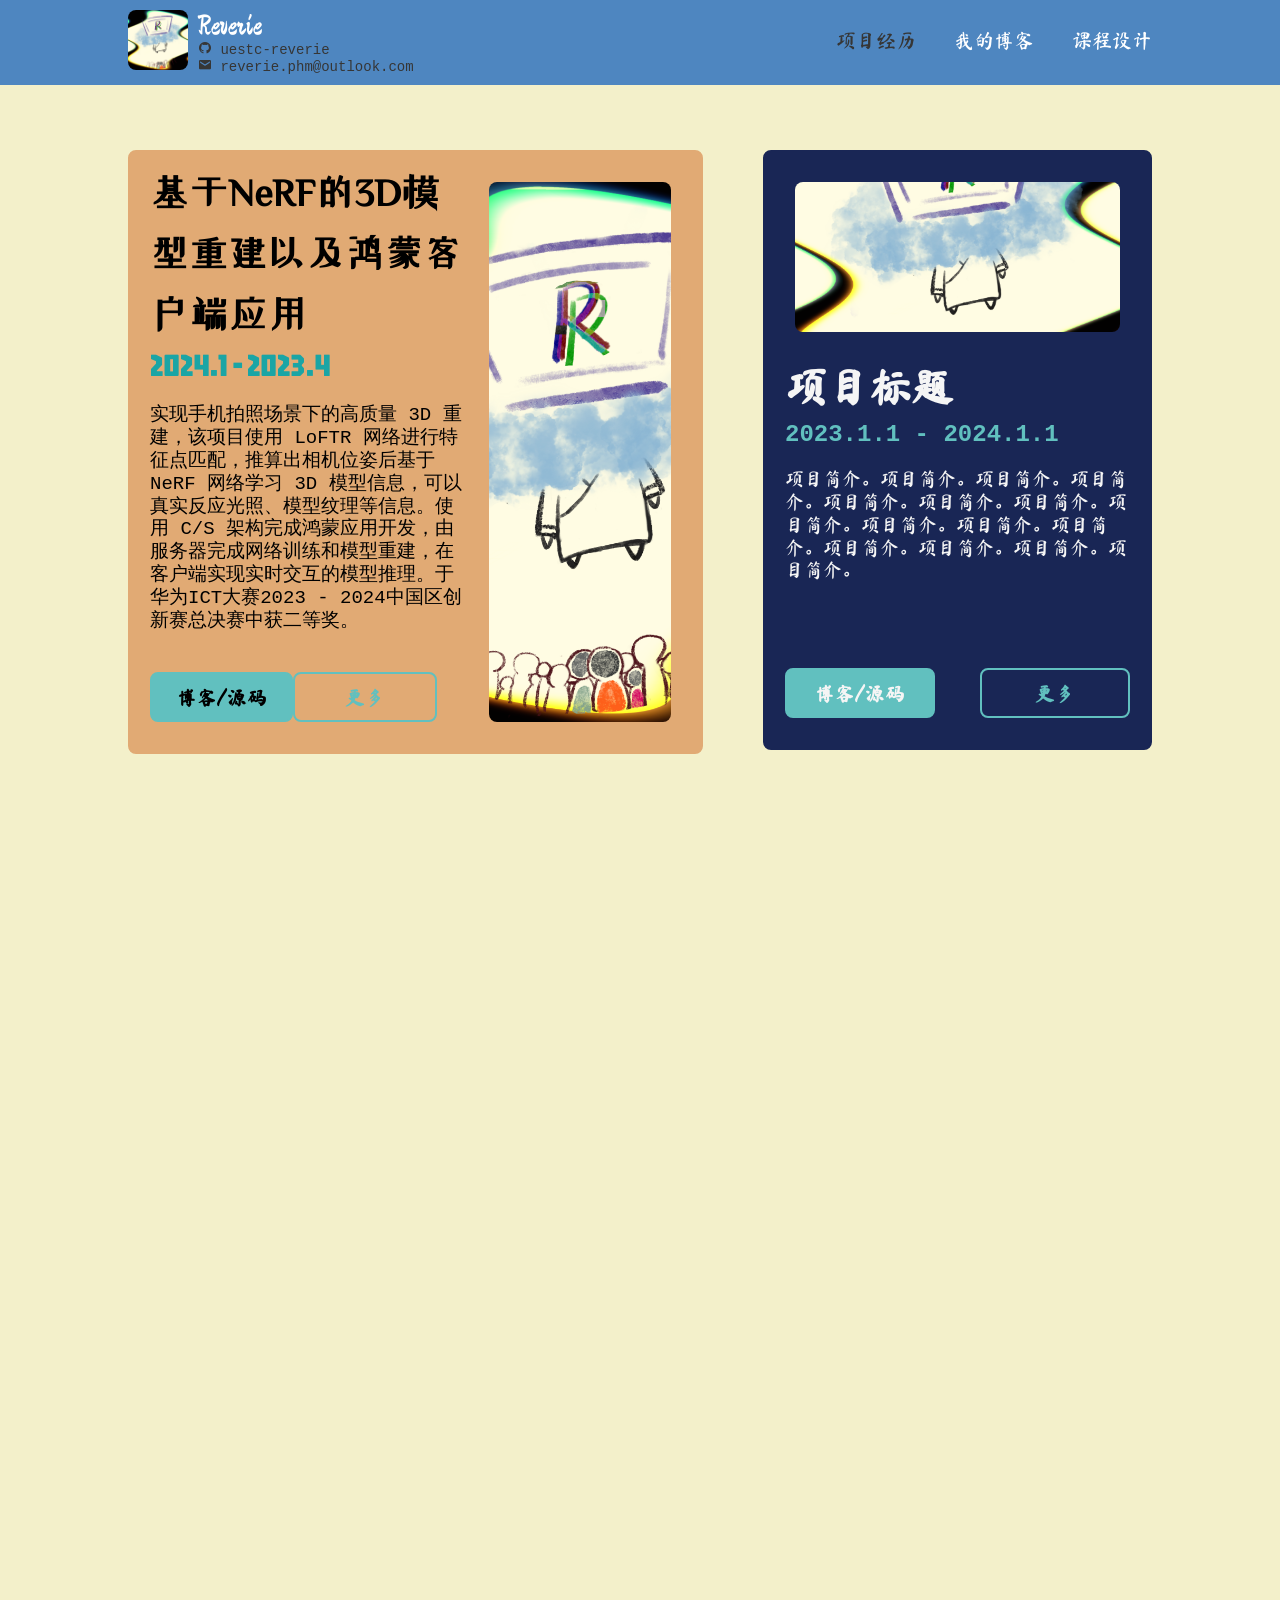
==== index.html @ 52aa2e1d "修改标题" ====
<!DOCTYPE html>
<html>

<head>
    <meta charset="UTF-8">
    <meta http-equiv="X-UA-Compatible" content="IE=edge">
    <meta name="viewport" content="width=device-width, initial-scale=1, minimum-scale=1">
    <title>Reverie的个人网页</title>
    <link rel="icon" type="image/png" href="src/img/logo.png">
    <link rel="stylesheet" href="style-main.css">
    <link rel="stylesheet" href="style-box0.css">
    <link rel="stylesheet" href="style-box1.css">
    <link rel="stylesheet" href="style-box2.css">
    <link href='https://unpkg.com/boxicons@2.1.4/css/boxicons.min.css' rel='stylesheet'>
</head>

<body>
    <header class="header">
        <div class="logobox">
            <a href=""><img src="src/img/logo.png" class="logo"></a>
            <div class="hrefbar">
                <a href="https://uestc-reverie.github.io" class="logo-text">Reverie</a>
                <a href="https://github.com/UESTC-REVERIE" class="href" onclick="copyToClipboard(this)"><i class='bx bxl-github'></i> uestc-reverie</a>
                <a href="" class="href" onclick="copyToClipboard(this)"><i class='bx bxs-envelope'></i> reverie.phm@outlook.com</a>
            </div>
        </div>
        
        

        <nav class="navbar">
            <a href="" class="active">项目经历</a>
            <a href="">我的博客</a>
            <a href="">课程设计</a>
        </nav>
    </header>

    <section class="boxes">
        <div class="box0">
            <div class="content">
                <h1>基于NeRF的3D模型重建以及鸿蒙客户端应用</h1>
                <h3>2024.1 - 2023.4</h3>
                <p>实现手机拍照场景下的高质量 3D 重建，该项目使用 LoFTR 网络进行特征点匹配，推算出相机位姿后基于 NeRF 网络学习 3D 模型信息，可以真实反应光照、模型纹理等信息。使用 C/S 架构完成鸿蒙应用开发，由服务器完成网络训练和模型重建，在客户端实现实时交互的模型推理。于华为ICT大赛2023 - 2024中国区创新赛总决赛中获二等奖。</p>
                <div class="btn-box">
                    <a href="#">博客/源码</a>
                    <a href="#">更多</a>
                </div>
            </div>
            
            <div class="image-content">
                <img src="src/img/logo.png" class="image">
            </div>
        </div>

        <div class="box1">
            <div class="image-content">
                <img src="src/img/logo.png" class="image">
            </div>

            <div class="content">
                <h1>项目标题</h1>
                <h3>2023.1.1 - 2024.1.1</h3>
                <p>项目简介。项目简介。项目简介。项目简介。项目简介。项目简介。项目简介。项目简介。项目简介。项目简介。项目简介。项目简介。项目简介。项目简介。项目简介。</p>
            </div>
            
            <div class="btn-box">
                <a href="#">博客/源码</a>
                <a href="#">更多</a>
            </div>
        </div>


        <!-- <div class="box2">
            <div class="content">
                <h1>项目标题</h1>
                <h3>2023.1.1 - 2024.1.1</h3>
                <p>项目简介。</p>
                <div class="btn-box">
                    <a href="#">博客/源码</a>
                    <a href="#">更多</a>
                </div>
            </div>
            
            <div class="image-content">
                <img src="src/img/logo.png" class="image">
            </div>
        </div> -->
    </section>
    <script src = "src/js/main.js"></script>
</body>

</html>
---- style-main.css ----
@import url('https://fonts.googleapis.com/css2?family=Ma+Shan+Zheng&display=swap');
@import url('https://fonts.googleapis.com/css2?family=Ma+Shan+Zheng&family=Ubuntu+Sans+Mono:ital,wght@0,400..700;1,400..700&display=swap');
@import url('https://fonts.googleapis.com/css2?family=Jaro:opsz@6..72&family=Ma+Shan+Zheng&family=Poetsen+One&family=Ubuntu+Sans+Mono:ital,wght@0,400..700;1,400..700&family=ZCOOL+QingKe+HuangYou&family=ZCOOL+XiaoWei&display=swap');
@import url('https://fonts.googleapis.com/css2?family=Ma+Shan+Zheng&family=Ubuntu+Sans+Mono:ital,wght@0,400..700;1,400..700&family=ZCOOL+QingKe+HuangYou&family=ZCOOL+XiaoWei&display=swap');
:root {
    --header-color: #3877bfe1;
    --background-color: #F3F0CA;
    --font-primary-color: #61C0BF;
}
/*  #E74C3C
    #3498DB
    #F1C40F
    #9B59B6 */
* {
    margin: 0;
    padding: 0;
    box-sizing: border-box;
    font-family: "Ma Shan Zheng", cursive;
}

body {
    background: var(--background-color);
}

body::-webkit-scrollbar {
    display: none;
}

.header{
    position: fixed;
    top: 0%;
    left: 0%;
    width: 100%;
    padding: 10px 10%;
    background: var(--header-color);
    display: flex;
    justify-content: space-between;
    z-index: 100;
}
.logobox {
    display: flex;
    flex-direction: row;
}
.hrefbar {
    display: flex;
    flex-direction: column;
    justify-content: end;
}

.logobox * {
    font-family:'Franklin Gothic Medium', 'Arial Narrow', Arial, sans-serif;
    text-decoration: none;
    color: #363636;
    font-size: 14px;
    font-family: "Ubuntu Sans Mono", monospace;
}
.logo-text {
    color: #ffffff;
    font-size: 28px;
    font-family: "Ma Shan Zheng", cursive;
    line-height: 1.1;
}

.logo {
    height: 60px;
    border-radius: 8px;
    margin-right: 10px;
}

.logo::before {
    content: '';
    position: absolute;
    top: 0;
    right: 0;
    width: 100%;
    height: 100%;
    /* background: var(--header-color); */
    /* animation: showRight 1s ease forwards;
    animation-delay: .4s; */
}
.navbar {
    padding: 20px 0 0;
}
.navbar a {
    font-size: 20px;
    color: #ffffff;
    font-weight: 500;
    margin-left: 35px;
    text-decoration: none;
    transition: .3s;
}

.navbar a:hover,
.navbar a.active{
    color: #363636;
}

.boxes {
    height: 200vh;
    display: flex;
    justify-content: space-between;
    align-items: start;
    padding: 150px 10%;
}


@keyframes showRight {
    100%{
        width: 0;
    }
}
---- style-box0.css ----
* {
    margin: 0;
    padding: 0;
    box-sizing: border-box;
    font-family: "Ma Shan Zheng", cursive;
}

.box0 {
    display: flex;
    flex-direction: row;
    align-items: stretch;
    background: #E1AA74;
    width: 700px;
    border: 2px solid #E1AA74;
    border-radius: 8px;
    padding: 10px 20px;
    margin-right: 60px;
}

.box0 .content {
    /* flex: 1; */
    width: 60%;
}

.box0 .content h1 {
    font-family: "ZCOOL XiaoWei", sans-serif;
    font-size: 38px;
    font-weight: 700;
    line-height: 1.6;
}

.box0 .content h3 {
    font-family: "Jaro", sans-serif;
    font-size: 32px;
    font-weight: 700;
    color: #1aa5a5;
}

.box0 .content p {
    font-family: 'Courier New', Courier, monospace;
    font-size: 19px;
    margin: 20px 0 40px;
    line-height: 1.2;
}

.box0 .content .btn-box {
    display: flex;
    justify-content: space-between;
    width: 90%;
    height: 50px;
    background: #E1AA74;
    margin-bottom: 20px;

}

.box0 .image-content {
    display: flex;
    flex: 1;
    padding: 20px 10px 20px 20px;
    justify-content: center;
}
.box0 .image {
    width: 100%;
    min-width: 100px;
    object-fit: cover;
    border-radius: 8px;
}
.box0 .btn-box a {
    position: relative;
    display: inline-flex;
    justify-content: center;
    align-items: center;
    width: 150px;
    height: 100%;
    background: var(--font-primary-color);
    border: 2px solid var(--font-primary-color);
    border-radius: 8px;
    font-size: 19px;
    color: black;
    text-decoration: none;
    font-weight: 600;
    letter-spacing: 1px;
    z-index: 1;
    overflow: hidden;
}

.box0 .btn-box a:nth-child(2) {
    background: transparent;
    color: var(--font-primary-color);
}

.box0 .btn-box a:nth-child(2):hover {
    color: black;
}

.box0 .btn-box a:nth-child(2)::before {
    background: var(--font-primary-color);
}


.box0 .btn-box a:hover {
    color: var(--font-primary-color);
}

.box0 .btn-box a:hover::before {
    width: 100%;
}

.box0 .btn-box a::before {
    content: '';
    position: absolute;
    top: 0;
    left: 0;
    width: 0;
    height: 100%;
    background: #E1AA74;
    z-index: -1;
    transition: .5s;
}
---- style-box1.css ----
* {
    margin: 0;
    padding: 0;
    box-sizing: border-box;
    font-family: "Ma Shan Zheng", cursive;
}

.box1 {
    display: flex;
    flex-direction: column;
    background: #192655;
    width: 400px;
    height: 600px;
    border: 2px solid #192655;
    border-radius: 8px;
    padding: 10px 20px;
}
.box1 .content {
    flex: 1;
}

.box1 .content h1 {
    color: whitesmoke;
    font-size: 42px;
    font-weight: 700;
    line-height: 1.6;
}

.box1 .content h3 {
    font-family: 'Courier New', Courier, monospace;
    font-size: 24px;
    font-weight: 700;
    color: var(--font-primary-color);
}

.box1 .content p {
    /* border: 2px solid greenyellow; */
    color: whitesmoke;
    font-size: 19px;
    margin: 20px 0 40px;
    line-height: 1.2;
}

.box1 .btn-box {
    display: flex;
    justify-content: space-between;
    width: 345px;
    height: 50px;
    background: #192655;
    margin-bottom: 20px;
    /* border: 2px solid greenyellow; */
}

.box1 .image-content {
    width: 100%;
    padding: 20px 10px;
    justify-content: center;
}
.box1 .image {
    height: 150px;
    width: 100%;
    object-fit: cover;
    object-position: 0 -100px;
    border-radius: 8px;
}
.box1 .btn-box a {
    position: relative;
    display: inline-flex;
    justify-content: center;
    align-items: center;
    width: 150px;
    height: 100%;
    background: var(--font-primary-color);
    border: 2px solid var(--font-primary-color);
    border-radius: 8px;
    font-size: 19px;
    color: whitesmoke;
    text-decoration: none;
    font-weight: 600;
    letter-spacing: 1px;
    z-index: 1;
    overflow: hidden;
}

.box1 .btn-box a:nth-child(2) {
    background: transparent;
    color: var(--font-primary-color);
}

.box1 .btn-box a:nth-child(2):hover {
    color: whitesmoke;
}

.box1 .btn-box a:nth-child(2)::before {
    background: var(--font-primary-color);
}


.box1 .btn-box a:hover {
    color: var(--font-primary-color);
}

.box1 .btn-box a:hover::before {
    width: 100%;
}

.box1 .btn-box a::before {
    content: '';
    position: absolute;
    top: 0;
    left: 0;
    width: 0;
    height: 100%;
    background: #192655;
    z-index: -1;
    transition: .5s;
}
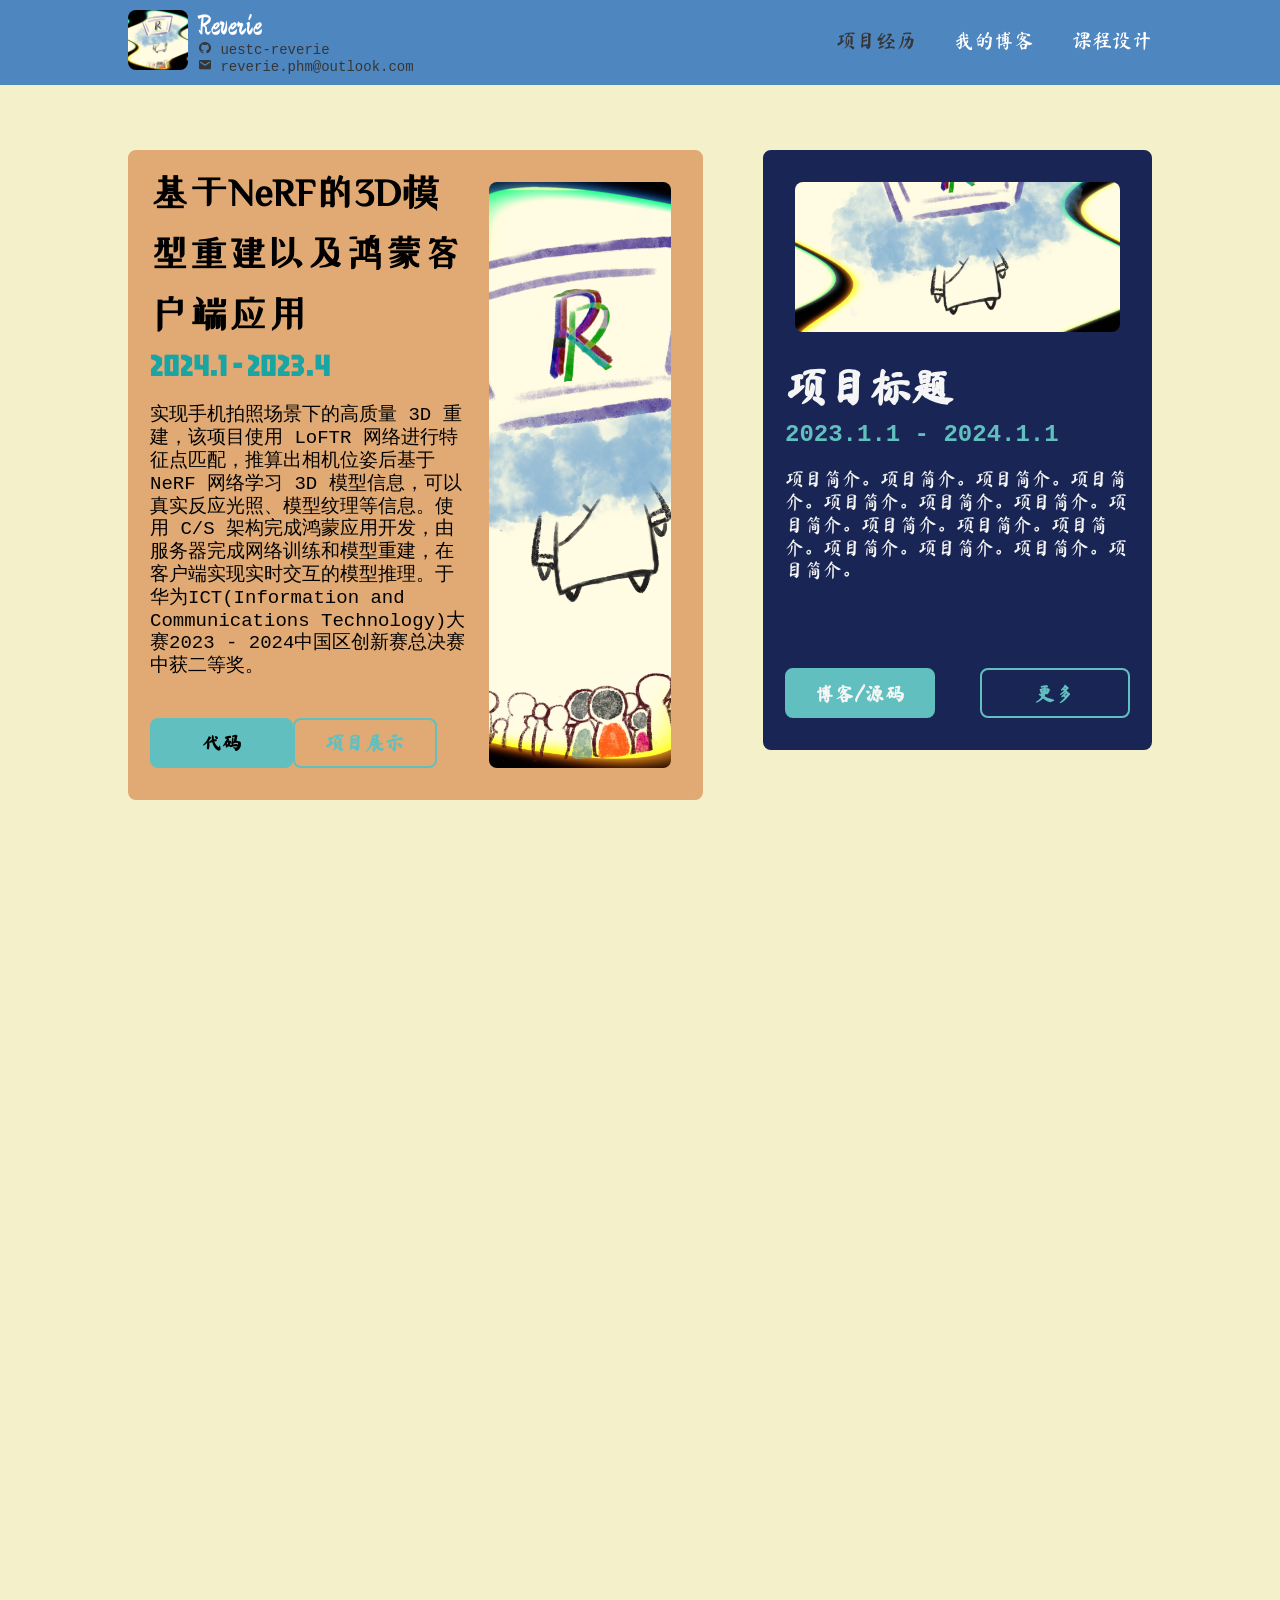
==== commit 893294a0: "更新ICT项目的简介" ====
--- a/index.html
+++ b/index.html
@@ -39,10 +39,12 @@
             <div class="content">
                 <h1>基于NeRF的3D模型重建以及鸿蒙客户端应用</h1>
                 <h3>2024.1 - 2023.4</h3>
-                <p>实现手机拍照场景下的高质量 3D 重建，该项目使用 LoFTR 网络进行特征点匹配，推算出相机位姿后基于 NeRF 网络学习 3D 模型信息，可以真实反应光照、模型纹理等信息。使用 C/S 架构完成鸿蒙应用开发，由服务器完成网络训练和模型重建，在客户端实现实时交互的模型推理。于华为ICT大赛2023 - 2024中国区创新赛总决赛中获二等奖。</p>
+                <p>
+                    实现手机拍照场景下的高质量 3D 重建，该项目使用 LoFTR 网络进行特征点匹配，推算出相机位姿后基于 NeRF 网络学习 3D 模型信息，可以真实反应光照、模型纹理等信息。使用 C/S 架构完成鸿蒙应用开发，由服务器完成网络训练和模型重建，在客户端实现实时交互的模型推理。于华为ICT(Information and Communications Technology)大赛2023 - 2024中国区创新赛总决赛中获二等奖。
+                </p>
                 <div class="btn-box">
-                    <a href="#">博客/源码</a>
-                    <a href="#">更多</a>
+                    <a href="#">代码</a>
+                    <a href="#">项目展示</a>
                 </div>
             </div>
             
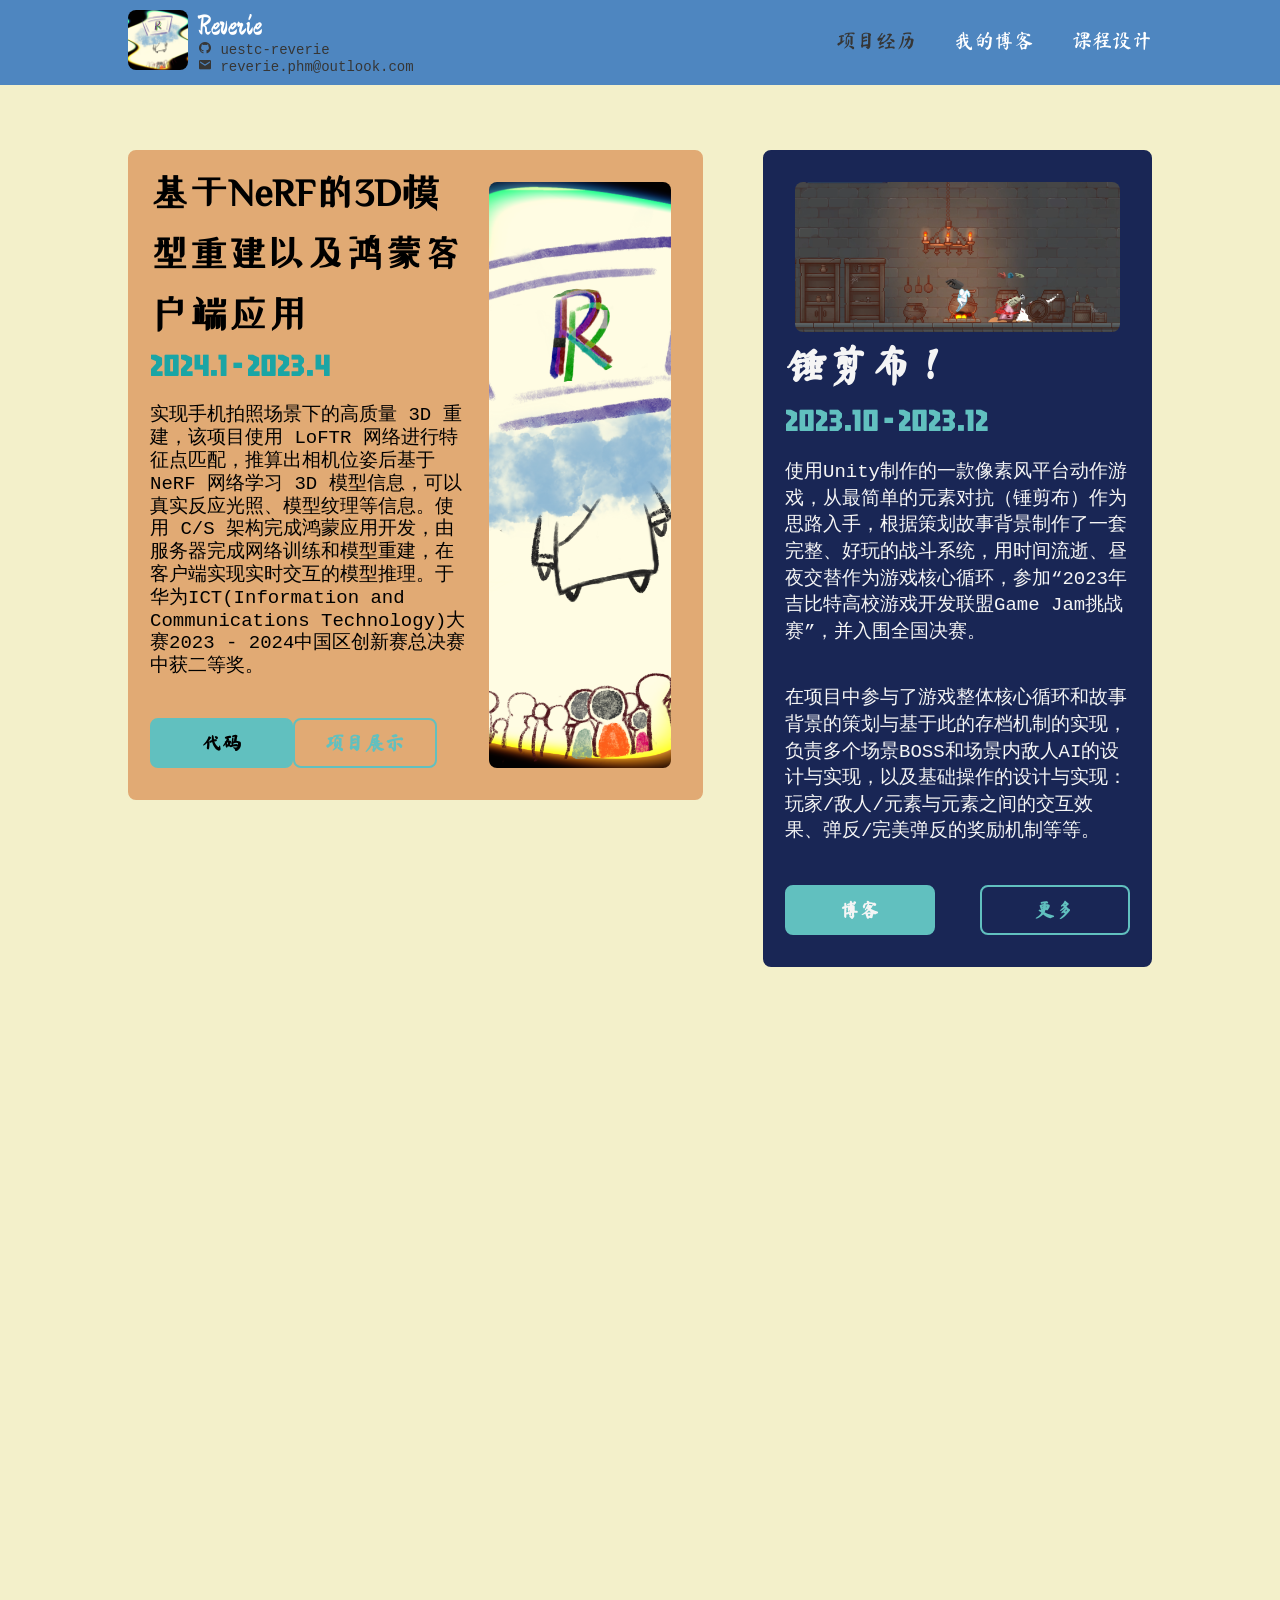
==== commit 33ade2df: "更新锤剪布项目内容" ====
--- a/index.html
+++ b/index.html
@@ -54,40 +54,36 @@
         </div>
 
         <div class="box1">
-            <div class="image-content">
-                <img src="src/img/logo.png" class="image">
+            <div class="banner-container">
+                <div class="image-content">
+                    <img src="src/img/box1/1.png" class="image" style="object-position: 0 0px;">
+                    <img src="src/img/box1/2.png" class="image" style="object-position: 0 -25px;">
+                    <img src="src/img/box1/3.png" class="image" style="object-position: 0 -35px;">
+                    <img src="src/img/box1/4.png" class="image" style="object-position: 0 0px;">
+                    <img src="src/img/box1/5.png" class="image" style="object-position: 0 0px;">
+                </div>
             </div>
+            
+            <div class="content">
+                <h1>锤剪布！</h1>
+                <h3>2023.10 - 2023.12</h3>
+                <p>
+                    使用Unity制作的一款像素风平台动作游戏，从最简单的元素对抗（锤剪布）作为思路入手，根据策划故事背景制作了一套完整、好玩的战斗系统，用时间流逝、昼夜交替作为游戏核心循环，参加“2023年吉比特高校游戏开发联盟Game Jam挑战赛”，并入围全国决赛。
+                </p>
 
-            <div class="content">
-                <h1>项目标题</h1>
-                <h3>2023.1.1 - 2024.1.1</h3>
-                <p>项目简介。项目简介。项目简介。项目简介。项目简介。项目简介。项目简介。项目简介。项目简介。项目简介。项目简介。项目简介。项目简介。项目简介。项目简介。</p>
+                <p>
+                    在项目中参与了游戏整体核心循环和故事背景的策划与基于此的存档机制的实现，负责多个场景BOSS和场景内敌人AI的设计与实现，以及基础操作的设计与实现：玩家/敌人/元素与元素之间的交互效果、弹反/完美弹反的奖励机制等等。
+                </p>
             </div>
             
             <div class="btn-box">
-                <a href="#">博客/源码</a>
+                <a href="#">博客</a>
                 <a href="#">更多</a>
             </div>
         </div>
-
-
-        <!-- <div class="box2">
-            <div class="content">
-                <h1>项目标题</h1>
-                <h3>2023.1.1 - 2024.1.1</h3>
-                <p>项目简介。</p>
-                <div class="btn-box">
-                    <a href="#">博客/源码</a>
-                    <a href="#">更多</a>
-                </div>
-            </div>
-            
-            <div class="image-content">
-                <img src="src/img/logo.png" class="image">
-            </div>
-        </div> -->
     </section>
     <script src = "src/js/main.js"></script>
+    <script src = "src/js/slider.js"></script>
 </body>
 
 </html>
--- a/style-box1.css
+++ b/style-box1.css
@@ -11,7 +11,7 @@
     flex-direction: column;
     background: #192655;
     width: 400px;
-    height: 600px;
+    /* height: 600px; */
     border: 2px solid #192655;
     border-radius: 8px;
     padding: 10px 20px;
@@ -28,18 +28,18 @@
 }
 
 .box1 .content h3 {
-    font-family: 'Courier New', Courier, monospace;
-    font-size: 24px;
+    font-family: "Jaro", sans-serif;
+    font-size: 32px;
     font-weight: 700;
     color: var(--font-primary-color);
 }
 
 .box1 .content p {
-    /* border: 2px solid greenyellow; */
+    font-family: 'Courier New', Courier, monospace;
     color: whitesmoke;
     font-size: 19px;
     margin: 20px 0 40px;
-    line-height: 1.2;
+    line-height: 1.4;
 }
 
 .box1 .btn-box {
@@ -52,17 +52,35 @@
     /* border: 2px solid greenyellow; */
 }
 
-.box1 .image-content {
+.banner-container{
+	height: 170px;
     width: 100%;
     padding: 20px 10px;
-    justify-content: center;
+	overflow: hidden;
+	position: relative;
 }
+
+.box1 .image-content {
+    display: flex;
+    transition: transform 0.5s ease; /* 平滑过渡效果 */
+}
+
 .box1 .image {
+    transition: opacity 0.5s ease; /* 透明度的过渡效果 */
+    opacity: 0; /* 默认设置为不可见 */
     height: 150px;
-    width: 100%;
     object-fit: cover;
-    object-position: 0 -100px;
+    /* object-position: 0 0px; */
     border-radius: 8px;
+}
+
+/* 默认显示第一张图片 */
+.box1 .image:first-child {
+    opacity: 1;
+}
+.box1 .button {
+    position: absolute;
+    z-index: 10;
 }
 .box1 .btn-box a {
     position: relative;
@@ -115,4 +133,31 @@
     background: #192655;
     z-index: -1;
     transition: .5s;
-}+}
+
+@keyframes run {
+	0%,10%{
+		/* margin-left: 0; */
+		transform: translateX(0);
+	}
+	20%,30%{
+		/* margin-left: -1200px;; */
+		transform: translateX(-360px);
+	}
+	40%,50%{
+		/* margin-left: -2400px; */
+		transform: translateX(-720px);
+	}
+	60%,70%{
+		/* margin-left: -3600px; */
+		transform: translateX(-1080px);
+	}
+	80%,90%{
+		/* margin-left: -4800px; */
+		transform: translateX(-1440px);
+	}
+	100%{
+		/* margin-left: 0; */
+		transform: translateX(0);
+	}
+}
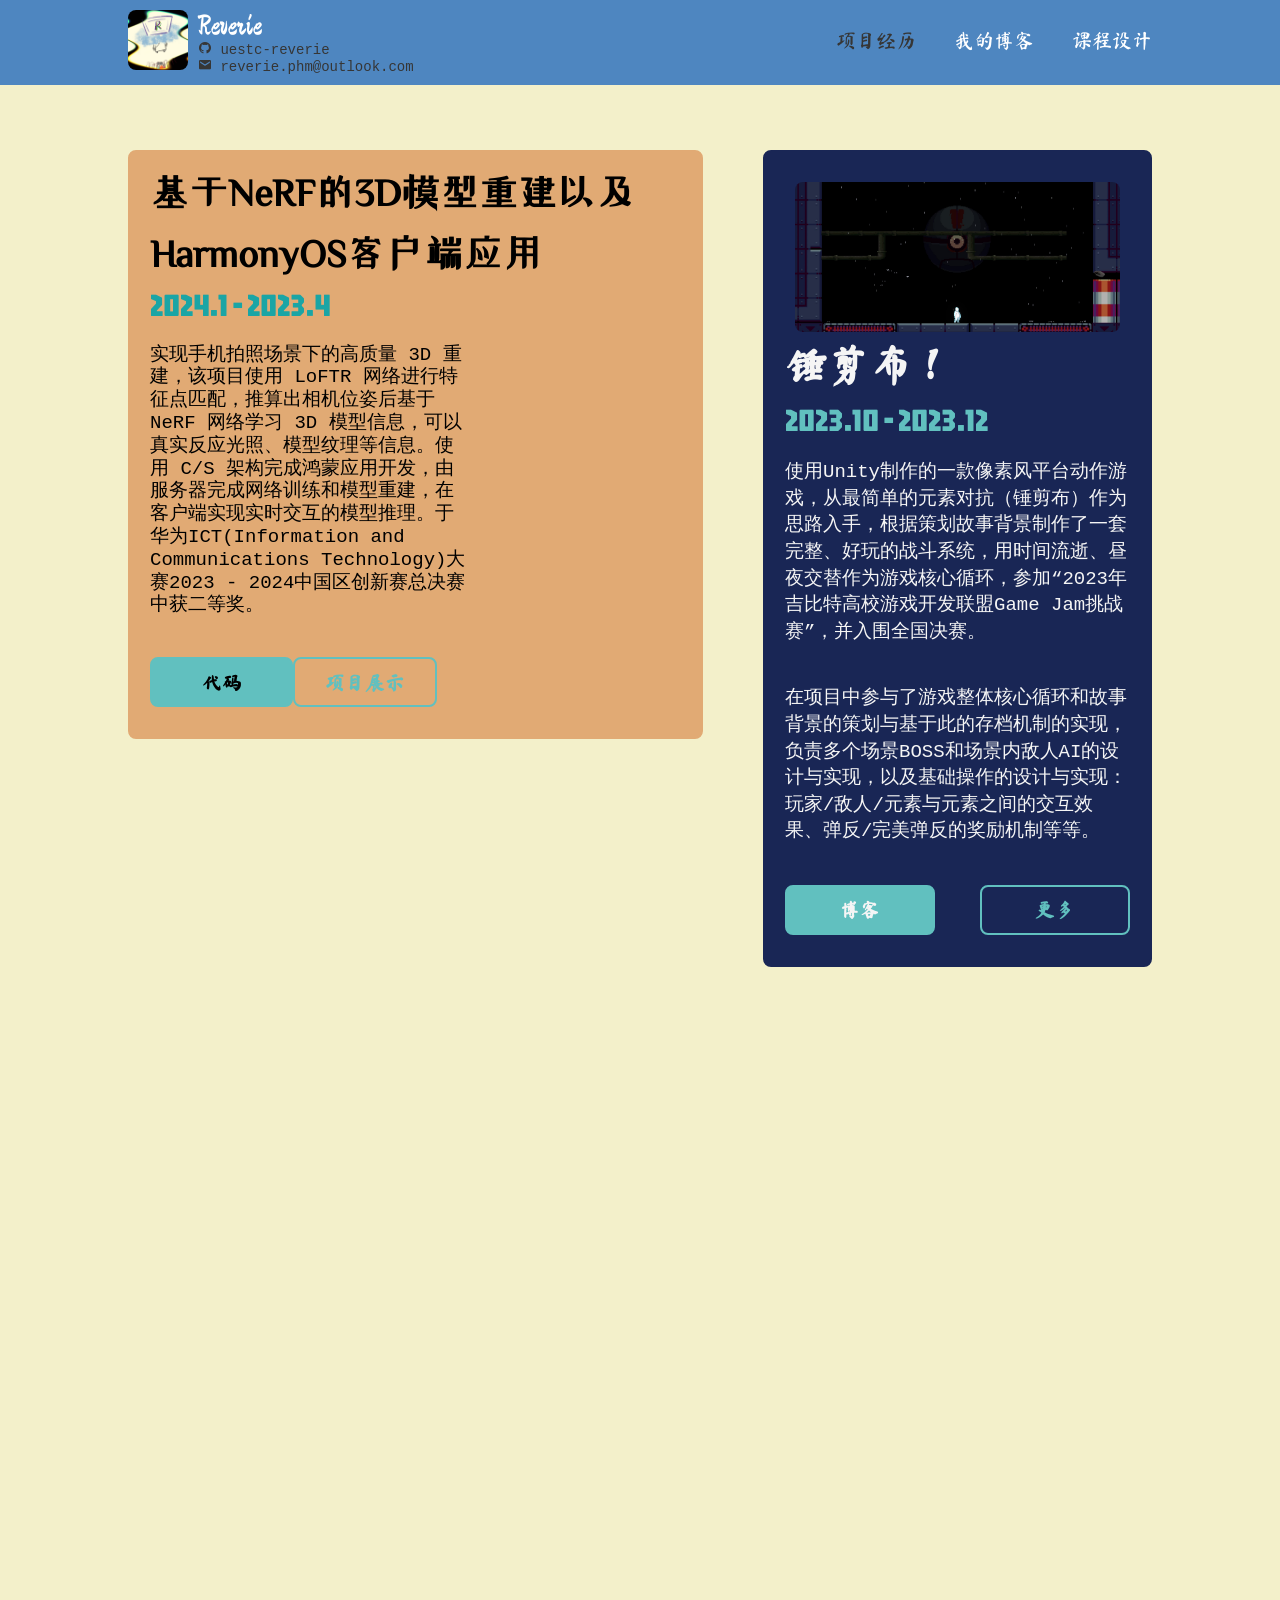
==== commit 534ba482: "更新ICT项目布局，标题单独成行" ====
--- a/index.html
+++ b/index.html
@@ -36,21 +36,25 @@
 
     <section class="boxes">
         <div class="box0">
-            <div class="content">
-                <h1>基于NeRF的3D模型重建以及鸿蒙客户端应用</h1>
-                <h3>2024.1 - 2023.4</h3>
-                <p>
-                    实现手机拍照场景下的高质量 3D 重建，该项目使用 LoFTR 网络进行特征点匹配，推算出相机位姿后基于 NeRF 网络学习 3D 模型信息，可以真实反应光照、模型纹理等信息。使用 C/S 架构完成鸿蒙应用开发，由服务器完成网络训练和模型重建，在客户端实现实时交互的模型推理。于华为ICT(Information and Communications Technology)大赛2023 - 2024中国区创新赛总决赛中获二等奖。
-                </p>
-                <div class="btn-box">
-                    <a href="#">代码</a>
-                    <a href="#">项目展示</a>
+            <h1>基于NeRF的3D模型重建以及HarmonyOS客户端应用</h1>
+            <div class="box0-1">
+                <div class="content">
+                    <h3>2024.1 - 2023.4</h3>
+                    <p>
+                        实现手机拍照场景下的高质量 3D 重建，该项目使用 LoFTR 网络进行特征点匹配，推算出相机位姿后基于 NeRF 网络学习 3D 模型信息，可以真实反应光照、模型纹理等信息。使用 C/S 架构完成鸿蒙应用开发，由服务器完成网络训练和模型重建，在客户端实现实时交互的模型推理。于华为ICT(Information and Communications Technology)大赛2023 - 2024中国区创新赛总决赛中获二等奖。
+                    </p>
+                    <div class="btn-box">
+                        <a href="#">代码</a>
+                        <a href="#">项目展示</a>
+                    </div>
+                </div>
+                
+                <div class="image-content" id="preview">
+                    <!-- <img src="src/img/logo.png" class="image"> -->
+                    <!-- <progress id="progressBar" value="0" max="100"></progress> -->
                 </div>
             </div>
             
-            <div class="image-content">
-                <img src="src/img/logo.png" class="image">
-            </div>
         </div>
 
         <div class="box1">
--- a/style-box0.css
+++ b/style-box0.css
@@ -8,7 +8,7 @@
 
 .box0 {
     display: flex;
-    flex-direction: row;
+    flex-direction:column;
     align-items: stretch;
     background: #E1AA74;
     width: 700px;
@@ -22,8 +22,11 @@
     /* flex: 1; */
     width: 60%;
 }
-
-.box0 .content h1 {
+.box0 .box0-1 {
+    display: flex;
+    flex-direction : row;
+}
+.box0 h1 {
     font-family: "ZCOOL XiaoWei", sans-serif;
     font-size: 38px;
     font-weight: 700;
@@ -60,7 +63,7 @@
     padding: 20px 10px 20px 20px;
     justify-content: center;
 }
-.box0 .image {
+.box0 .image-content * {
     width: 100%;
     min-width: 100px;
     object-fit: cover;
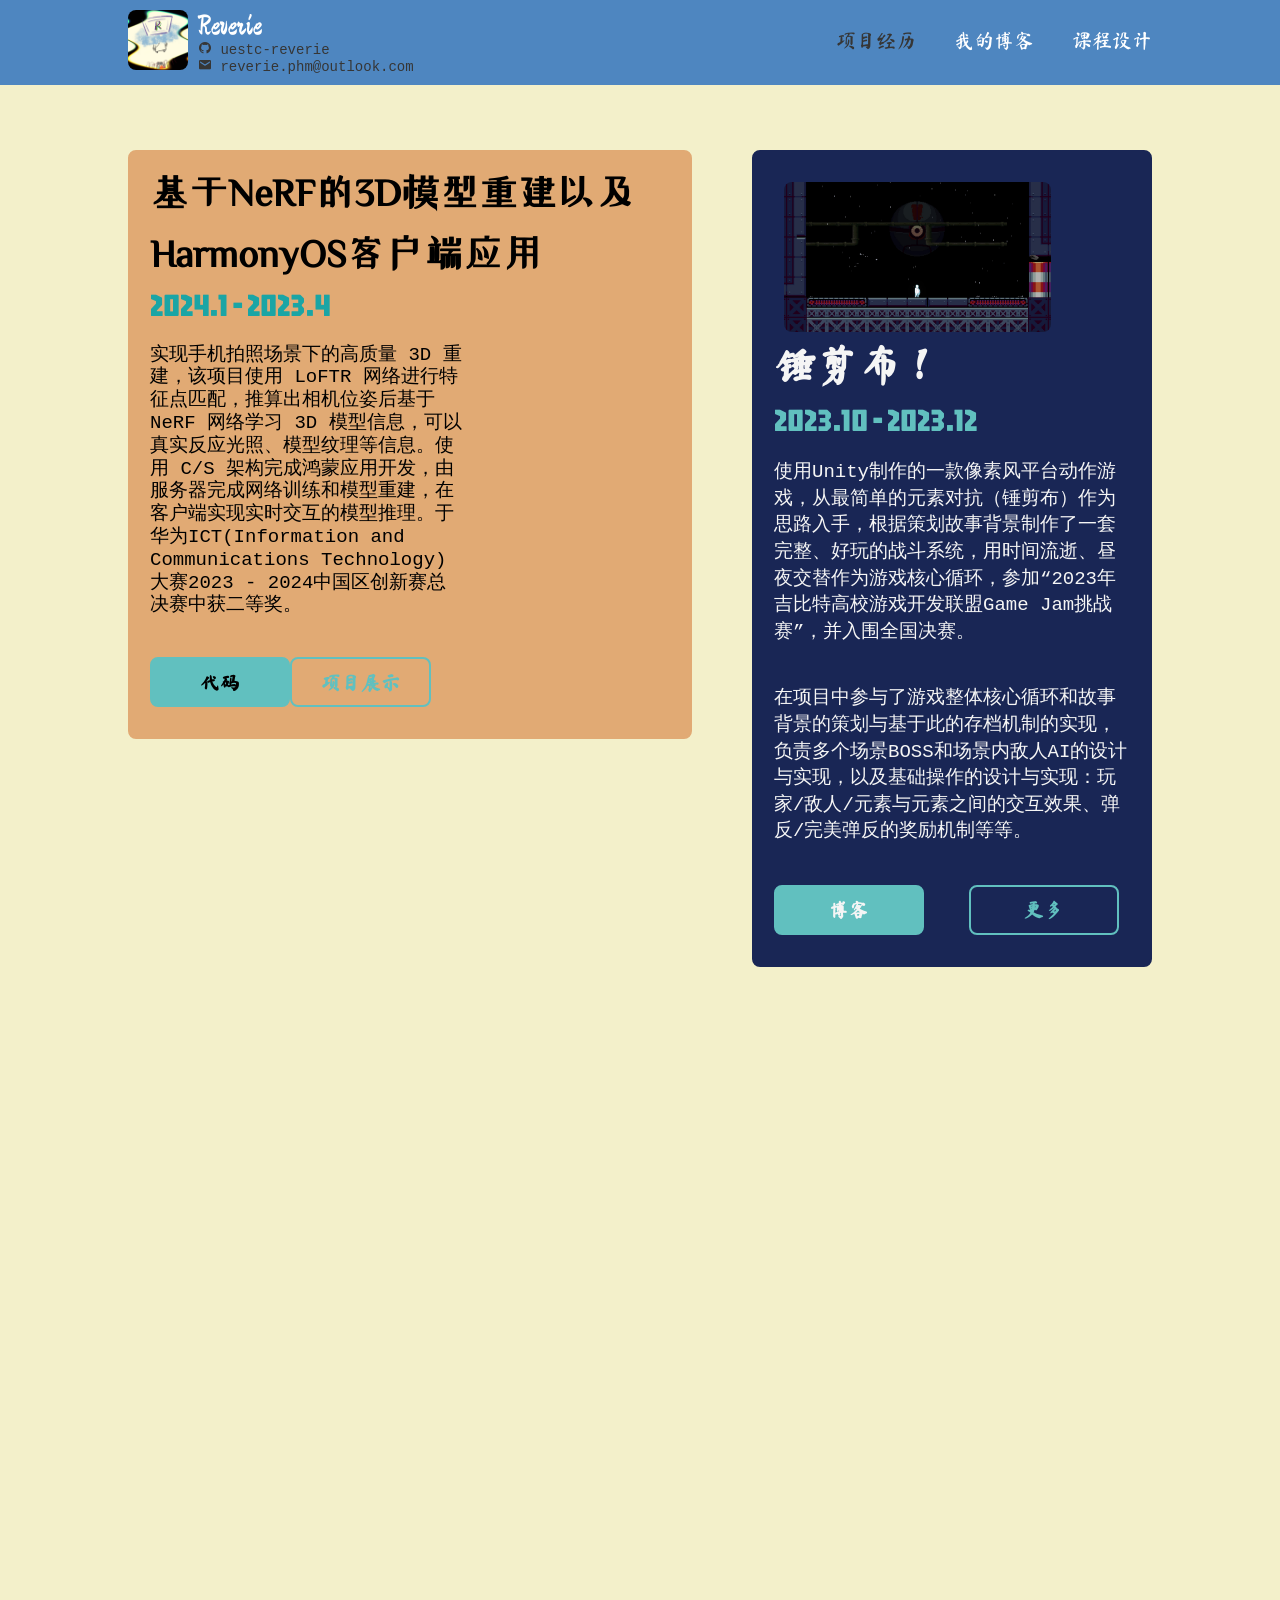
==== commit f52c72d6: "更新Threejs展示模型" ====
--- a/index.html
+++ b/index.html
@@ -86,8 +86,17 @@
             </div>
         </div>
     </section>
+    <script type="importmap">
+		{
+			"imports": {
+				"three": "/src/js/three/build/three.module.js",
+				"three/addons/": "/src/js/three/examples/jsm/"
+			}
+		}
+	</script>
     <script src = "src/js/main.js"></script>
-    <script src = "src/js/slider.js"></script>
+    <script type = "module" src = "src/js/box0_model.js"></script>
+    <script src = "src/js/box1_slider.js"></script>
 </body>
 
 </html>
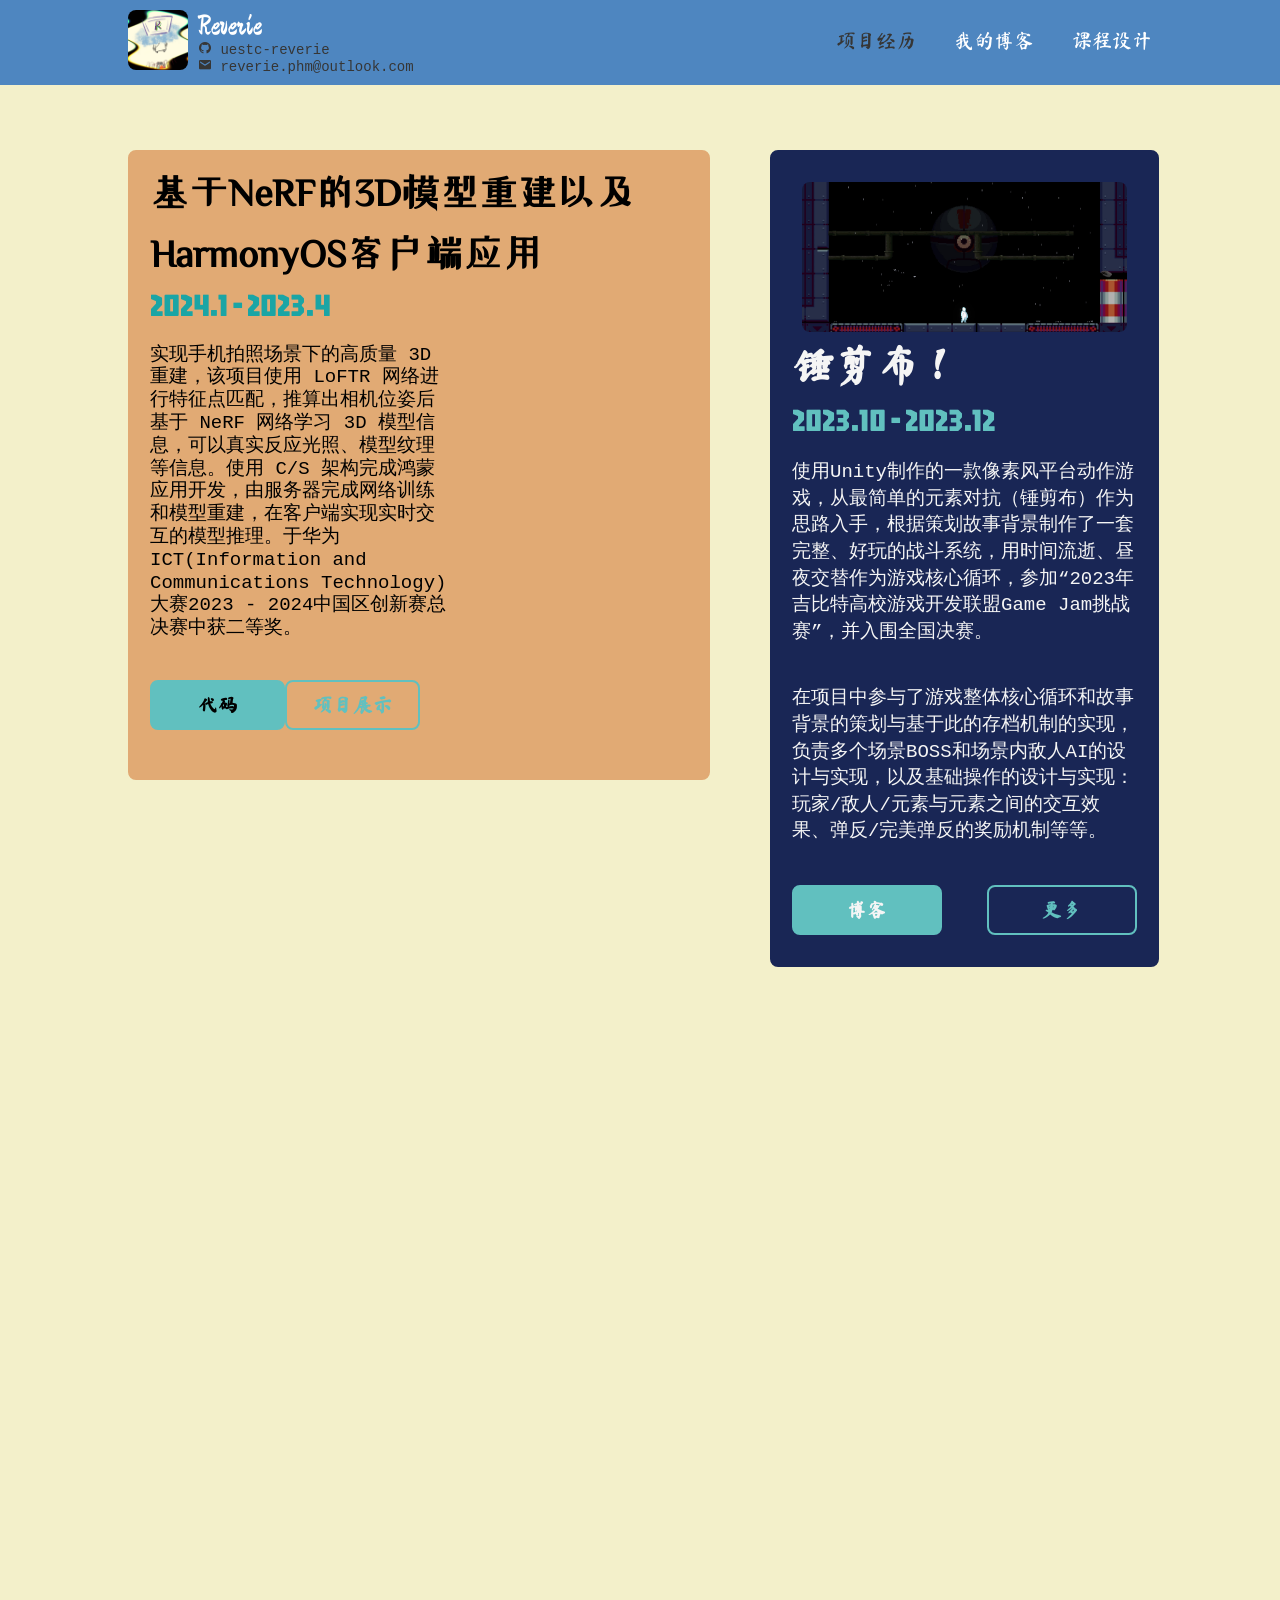
==== commit 86e358a8: "更新网页标题" ====
--- a/index.html
+++ b/index.html
@@ -5,7 +5,7 @@
     <meta charset="UTF-8">
     <meta http-equiv="X-UA-Compatible" content="IE=edge">
     <meta name="viewport" content="width=device-width, initial-scale=1, minimum-scale=1">
-    <title>Reverie的个人网页</title>
+    <title>Reverie的个人主页</title>
     <link rel="icon" type="image/png" href="src/img/logo.png">
     <link rel="stylesheet" href="style-main.css">
     <link rel="stylesheet" href="style-box0.css">
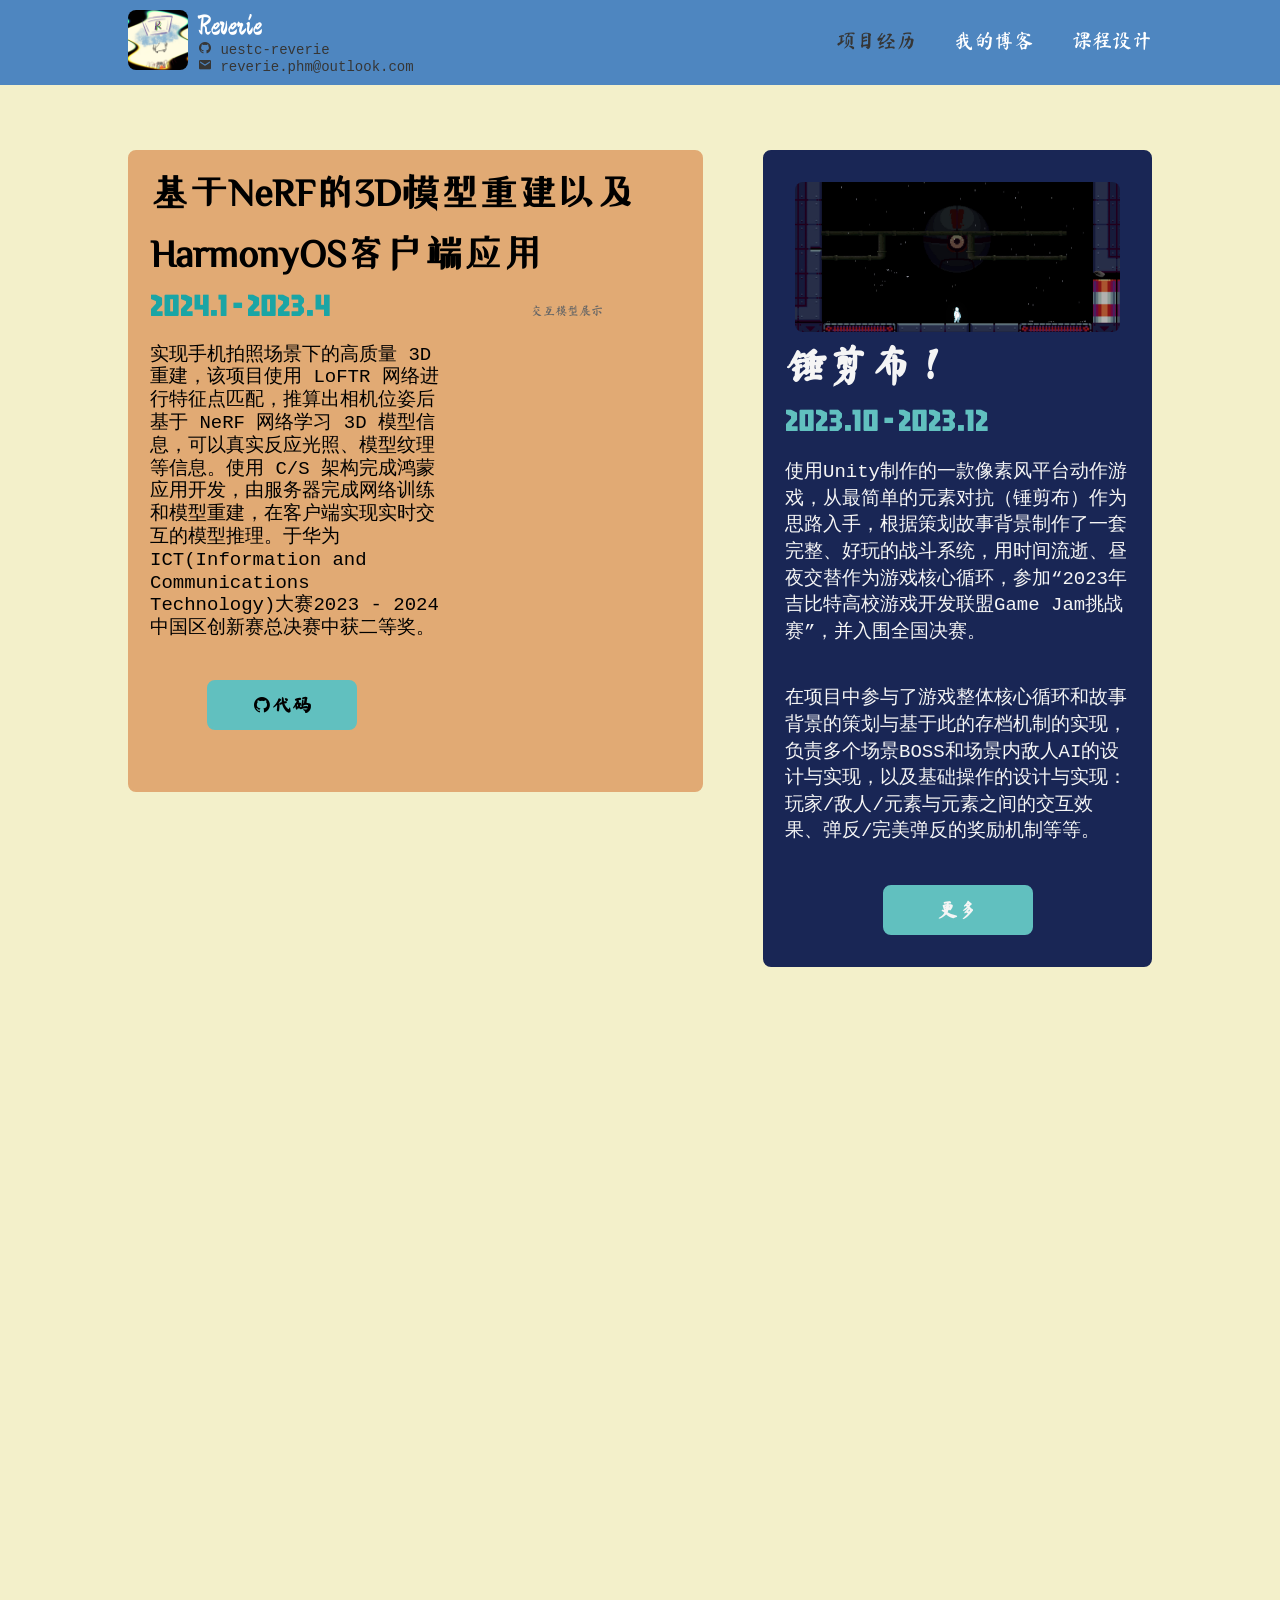
==== commit 3631e01e: "移除lfs" ====
--- a/index.html
+++ b/index.html
@@ -7,10 +7,10 @@
     <meta name="viewport" content="width=device-width, initial-scale=1, minimum-scale=1">
     <title>Reverie的个人主页</title>
     <link rel="icon" type="image/png" href="src/img/logo.png">
-    <link rel="stylesheet" href="style-main.css">
-    <link rel="stylesheet" href="style-box0.css">
-    <link rel="stylesheet" href="style-box1.css">
-    <link rel="stylesheet" href="style-box2.css">
+    <link rel="stylesheet" href="src/css/style-main.css">
+    <link rel="stylesheet" href="src/css/style-box0.css">
+    <link rel="stylesheet" href="src/css/style-box1.css">
+    <link rel="stylesheet" href="src/css/style-box2.css">
     <link href='https://unpkg.com/boxicons@2.1.4/css/boxicons.min.css' rel='stylesheet'>
 </head>
 
@@ -44,17 +44,17 @@
                         实现手机拍照场景下的高质量 3D 重建，该项目使用 LoFTR 网络进行特征点匹配，推算出相机位姿后基于 NeRF 网络学习 3D 模型信息，可以真实反应光照、模型纹理等信息。使用 C/S 架构完成鸿蒙应用开发，由服务器完成网络训练和模型重建，在客户端实现实时交互的模型推理。于华为ICT(Information and Communications Technology)大赛2023 - 2024中国区创新赛总决赛中获二等奖。
                     </p>
                     <div class="btn-box">
-                        <a href="#">代码</a>
-                        <a href="#">项目展示</a>
+                        <a href="https://github.com/UESTC-REVERIE/ICT_client"><i class='bx bxl-github'></i> 代码</a>
+                        <!-- <a href="#">项目展示</a> -->
                     </div>
                 </div>
                 
                 <div class="image-content" id="preview">
                     <!-- <img src="src/img/logo.png" class="image"> -->
                     <!-- <progress id="progressBar" value="0" max="100"></progress> -->
+                    <footer class="image-description">交互模型展示</footer>
                 </div>
             </div>
-            
         </div>
 
         <div class="box1">
@@ -81,8 +81,8 @@
             </div>
             
             <div class="btn-box">
-                <a href="#">博客</a>
-                <a href="#">更多</a>
+                <!-- <a href="#">博客</a> -->
+                <a href="sub/box1_subpage.html">更多</a>
             </div>
         </div>
     </section>
--- a/src/css/style-main.css
+++ b/src/css/style-main.css
@@ -0,0 +1,111 @@
+@import url('https://fonts.googleapis.com/css2?family=Ma+Shan+Zheng&display=swap');
+@import url('https://fonts.googleapis.com/css2?family=Ma+Shan+Zheng&family=Ubuntu+Sans+Mono:ital,wght@0,400..700;1,400..700&display=swap');
+@import url('https://fonts.googleapis.com/css2?family=Jaro:opsz@6..72&family=Ma+Shan+Zheng&family=Poetsen+One&family=Ubuntu+Sans+Mono:ital,wght@0,400..700;1,400..700&family=ZCOOL+QingKe+HuangYou&family=ZCOOL+XiaoWei&display=swap');
+@import url('https://fonts.googleapis.com/css2?family=Ma+Shan+Zheng&family=Ubuntu+Sans+Mono:ital,wght@0,400..700;1,400..700&family=ZCOOL+QingKe+HuangYou&family=ZCOOL+XiaoWei&display=swap');
+:root {
+    --header-color: #3877bfe1;
+    --background-color: #F3F0CA;
+    --font-primary-color: #61C0BF;
+}
+/*  #E74C3C
+    #3498DB
+    #F1C40F
+    #9B59B6 */
+* {
+    margin: 0;
+    padding: 0;
+    box-sizing: border-box;
+    font-family: "Ma Shan Zheng", cursive;
+}
+
+body {
+    background: var(--background-color);
+}
+
+body::-webkit-scrollbar {
+    display: none;
+}
+
+.header{
+    position: fixed;
+    top: 0%;
+    left: 0%;
+    width: 100%;
+    padding: 10px 10%;
+    background: var(--header-color);
+    display: flex;
+    justify-content: space-between;
+    z-index: 100;
+}
+.logobox {
+    display: flex;
+    flex-direction: row;
+}
+.hrefbar {
+    display: flex;
+    flex-direction: column;
+    justify-content: end;
+}
+
+.logobox * {
+    font-family:'Franklin Gothic Medium', 'Arial Narrow', Arial, sans-serif;
+    text-decoration: none;
+    color: #363636;
+    font-size: 14px;
+    font-family: "Ubuntu Sans Mono", monospace;
+}
+.logo-text {
+    color: #ffffff;
+    font-size: 28px;
+    font-family: "Ma Shan Zheng", cursive;
+    line-height: 1.1;
+}
+
+.logo {
+    height: 60px;
+    border-radius: 8px;
+    margin-right: 10px;
+}
+
+.logo::before {
+    content: '';
+    position: absolute;
+    top: 0;
+    right: 0;
+    width: 100%;
+    height: 100%;
+    /* background: var(--header-color); */
+    /* animation: showRight 1s ease forwards;
+    animation-delay: .4s; */
+}
+.navbar {
+    padding: 20px 0 0;
+}
+.navbar a {
+    font-size: 20px;
+    color: #ffffff;
+    font-weight: 500;
+    margin-left: 35px;
+    text-decoration: none;
+    transition: .3s;
+}
+
+.navbar a:hover,
+.navbar a.active{
+    color: #363636;
+}
+
+.boxes {
+    height: 200vh;
+    display: flex;
+    justify-content: space-between;
+    align-items: start;
+    padding: 150px 10%;
+}
+
+
+@keyframes showRight {
+    100%{
+        width: 0;
+    }
+}
--- a/src/css/style-box0.css
+++ b/src/css/style-box0.css
@@ -0,0 +1,132 @@
+
+* {
+    margin: 0;
+    padding: 0;
+    box-sizing: border-box;
+    font-family: "Ma Shan Zheng", cursive;
+}
+
+.box0 {
+    display: flex;
+    flex-direction:column;
+    align-items: stretch;
+    background: #E1AA74;
+    width: 700px;
+    border: 2px solid #E1AA74;
+    border-radius: 8px;
+    padding: 10px 20px;
+    margin-right: 60px;
+}
+
+.box0 .content {
+    /* flex: 1; */
+    width: 60%;
+}
+.box0 .box0-1 {
+    display: flex;
+    flex-direction : row;
+}
+.box0 h1 {
+    font-family: "ZCOOL XiaoWei", sans-serif;
+    font-size: 38px;
+    font-weight: 700;
+    line-height: 1.6;
+}
+
+.box0 .content h3 {
+    font-family: "Jaro", sans-serif;
+    font-size: 32px;
+    font-weight: 700;
+    color: #1aa5a5;
+}
+
+.box0 .content p {
+    font-family: 'Courier New', Courier, monospace;
+    font-size: 19px;
+    margin: 20px 0 40px;
+    line-height: 1.2;
+}
+
+.box0 .content .btn-box {
+    display: flex;
+    /* justify-content: space-between; */
+    justify-content: center;
+    width: 90%;
+    height: 50px;
+    background: #E1AA74;
+    margin-bottom: 20px;
+
+}
+
+.box0 .image-content {
+    display: flex;
+    flex: 1;
+    padding: 20px 10px 20px 20px;
+    justify-content: space-between;
+    align-items: center; /* 垂直居中 */
+    flex-direction: column; /* 将内容垂直排列 */
+    /* border: 1px solid #ccc;*/
+}
+.box0 .image-content * {
+    width: 100%;
+    min-width: 100px;
+    object-fit: cover;
+    border-radius: 8px;
+}
+.box0 .image-content .image-description {
+    font-size: 12px; /* 小字 */
+    color: #666; /* 灰色文字 */
+    text-align: center; /* 文字居中 */
+}
+.box0 .btn-box a {
+    position: relative;
+    display: inline-flex;
+    justify-content: center;
+    align-items: center;
+    width: 150px;
+    height: 100%;
+    background: var(--font-primary-color);
+    border: 2px solid var(--font-primary-color);
+    border-radius: 8px;
+    font-size: 19px;
+    color: black;
+    text-decoration: none;
+    font-weight: 600;
+    letter-spacing: 1px;
+    z-index: 1;
+    overflow: hidden;
+}
+
+.box0 .btn-box a:nth-child(2) {
+    background: transparent;
+    color: var(--font-primary-color);
+}
+
+.box0 .btn-box a:nth-child(2):hover {
+    color: black;
+}
+
+.box0 .btn-box a:nth-child(2)::before {
+    background: var(--font-primary-color);
+}
+
+
+.box0 .btn-box a:hover {
+    color: var(--font-primary-color);
+}
+
+.box0 .btn-box a:hover::before {
+    width: 100%;
+}
+
+.box0 .btn-box a::before {
+    content: '';
+    position: absolute;
+    top: 0;
+    left: 0;
+    width: 0;
+    height: 100%;
+    background: #E1AA74;
+    z-index: -1;
+    transition: .5s;
+}
--- a/src/css/style-box1.css
+++ b/src/css/style-box1.css
@@ -0,0 +1,164 @@
+
+* {
+    margin: 0;
+    padding: 0;
+    box-sizing: border-box;
+    font-family: "Ma Shan Zheng", cursive;
+}
+
+.box1 {
+    display: flex;
+    flex-direction: column;
+    background: #192655;
+    width: 400px;
+    /* height: 600px; */
+    border: 2px solid #192655;
+    border-radius: 8px;
+    padding: 10px 20px;
+}
+.box1 .content {
+    flex: 1;
+}
+
+.box1 .content h1 {
+    color: whitesmoke;
+    font-size: 42px;
+    font-weight: 700;
+    line-height: 1.6;
+}
+
+.box1 .content h3 {
+    font-family: "Jaro", sans-serif;
+    font-size: 32px;
+    font-weight: 700;
+    color: var(--font-primary-color);
+}
+
+.box1 .content p {
+    font-family: 'Courier New', Courier, monospace;
+    color: whitesmoke;
+    font-size: 19px;
+    margin: 20px 0 40px;
+    line-height: 1.4;
+}
+
+.box1 .btn-box {
+    display: flex;
+    /* justify-content: space-between; */
+    justify-content: center;
+    width: 345px;
+    height: 50px;
+    background: #192655;
+    margin-bottom: 20px;
+    /* border: 2px solid greenyellow; */
+}
+
+.banner-container{
+	height: 170px;
+    width: 100%;
+    padding: 20px 10px;
+	overflow: hidden;
+	position: relative;
+}
+
+.box1 .image-content {
+    display: flex;
+    transition: transform 0.5s ease; /* 平滑过渡效果 */
+}
+
+.box1 .image {
+    transition: opacity 0.5s ease; /* 透明度的过渡效果 */
+    opacity: 0; /* 默认设置为不可见 */
+    height: 150px;
+    object-fit: cover;
+    /* object-position: 0 0px; */
+    border-radius: 8px;
+}
+
+/* 默认显示第一张图片 */
+.box1 .image:first-child {
+    opacity: 1;
+}
+.box1 .button {
+    position: absolute;
+    z-index: 10;
+}
+.box1 .btn-box a {
+    position: relative;
+    display: inline-flex;
+    justify-content: center;
+    align-items: center;
+    width: 150px;
+    height: 100%;
+    background: var(--font-primary-color);
+    border: 2px solid var(--font-primary-color);
+    border-radius: 8px;
+    font-size: 19px;
+    color: whitesmoke;
+    text-decoration: none;
+    font-weight: 600;
+    letter-spacing: 1px;
+    z-index: 1;
+    overflow: hidden;
+}
+
+.box1 .btn-box a:nth-child(2) {
+    background: transparent;
+    color: var(--font-primary-color);
+}
+
+.box1 .btn-box a:nth-child(2):hover {
+    color: whitesmoke;
+}
+
+.box1 .btn-box a:nth-child(2)::before {
+    background: var(--font-primary-color);
+}
+
+
+.box1 .btn-box a:hover {
+    color: var(--font-primary-color);
+}
+
+.box1 .btn-box a:hover::before {
+    width: 100%;
+}
+
+.box1 .btn-box a::before {
+    content: '';
+    position: absolute;
+    top: 0;
+    left: 0;
+    width: 0;
+    height: 100%;
+    background: #192655;
+    z-index: -1;
+    transition: .5s;
+}
+
+@keyframes run {
+	0%,10%{
+		/* margin-left: 0; */
+		transform: translateX(0);
+	}
+	20%,30%{
+		/* margin-left: -1200px;; */
+		transform: translateX(-360px);
+	}
+	40%,50%{
+		/* margin-left: -2400px; */
+		transform: translateX(-720px);
+	}
+	60%,70%{
+		/* margin-left: -3600px; */
+		transform: translateX(-1080px);
+	}
+	80%,90%{
+		/* margin-left: -4800px; */
+		transform: translateX(-1440px);
+	}
+	100%{
+		/* margin-left: 0; */
+		transform: translateX(0);
+	}
+}
